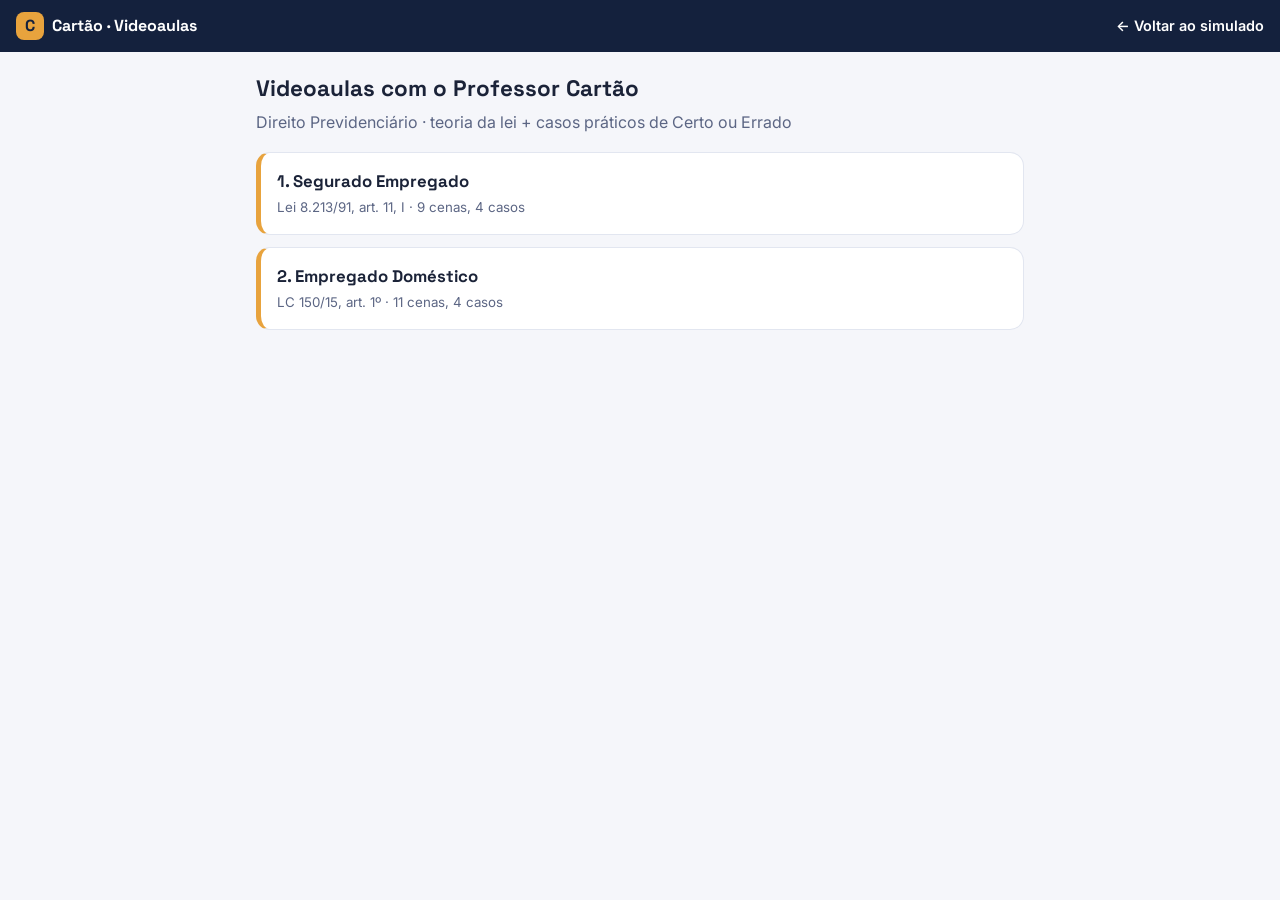
==== aulas/index.html @ ac5d72f9 "Filtro de assunto em cascata com a disciplina; videoaula Empregado Domestico e pagina de aulas Co-Au" ====
<!DOCTYPE html>
<html lang="pt-BR">
<head>
<meta charset="UTF-8">
<meta name="viewport" content="width=device-width, initial-scale=1">
<title>Videoaulas — Cartão</title>
<link rel="preconnect" href="https://fonts.googleapis.com">
<link href="https://fonts.googleapis.com/css2?family=Space+Grotesk:wght@500;600;700&family=Inter:wght@400;500;600;700&display=swap" rel="stylesheet">
<style>
:root{--ink:#14213D;--accent:#E8A33D;--bg:#F5F6FA;--card:#fff;--text:#1B2338;--muted:#5C6684;--line:#E2E6F0}
:root[data-theme="dark"]{--bg:#0E1424;--card:#18203A;--text:#E8ECF8;--muted:#9AA5C7;--line:#2A3558}
*{box-sizing:border-box}
body{margin:0;background:var(--bg);color:var(--text);font-family:Inter,system-ui,sans-serif;line-height:1.5}
header.top{background:var(--ink);color:#fff;padding:12px 16px;display:flex;align-items:center;justify-content:space-between}
header.top a{color:#fff;text-decoration:none;font-weight:600;font-size:.9rem}
.brand{font-family:"Space Grotesk",sans-serif;font-weight:700;display:flex;align-items:center;gap:8px}
.brand span{background:var(--accent);color:var(--ink);width:28px;height:28px;border-radius:8px;display:grid;place-items:center}
main{max-width:800px;margin:0 auto;padding:20px 16px 40px}
h1{font-family:"Space Grotesk",sans-serif;font-size:1.4rem;margin:0 0 4px}
p.sub{color:var(--muted);margin:0 0 18px}
.list{display:grid;gap:12px}
a.aula{display:block;background:var(--card);border:1px solid var(--line);border-radius:14px;padding:16px;text-decoration:none;color:inherit;border-left:5px solid var(--accent)}
a.aula:hover{box-shadow:0 6px 20px rgba(20,33,61,.12)}
a.aula b{font-family:"Space Grotesk",sans-serif;font-size:1.05rem;display:block}
a.aula small{color:var(--muted)}
</style>
</head>
<body>
<header class="top"><div class="brand"><span>C</span> Cartão · Videoaulas</div><a href="../index.html">← Voltar ao simulado</a></header>
<main>
  <h1>Videoaulas com o Professor Cartão</h1>
  <p class="sub">Direito Previdenciário · teoria da lei + casos práticos de Certo ou Errado</p>
  <div class="list">
    <a class="aula" href="segurado-empregado.html"><b>1. Segurado Empregado</b><small>Lei 8.213/91, art. 11, I · 9 cenas, 4 casos</small></a>
    <a class="aula" href="empregado-domestico.html"><b>2. Empregado Doméstico</b><small>LC 150/15, art. 1º · 11 cenas, 4 casos</small></a>
  </div>
</main>
<script>try{var t=localStorage.getItem("cartao_tema");if(t==="dark"||(!t&&matchMedia("(prefers-color-scheme: dark)").matches))document.documentElement.setAttribute("data-theme","dark");}catch(e){}</script>
</body>
</html>
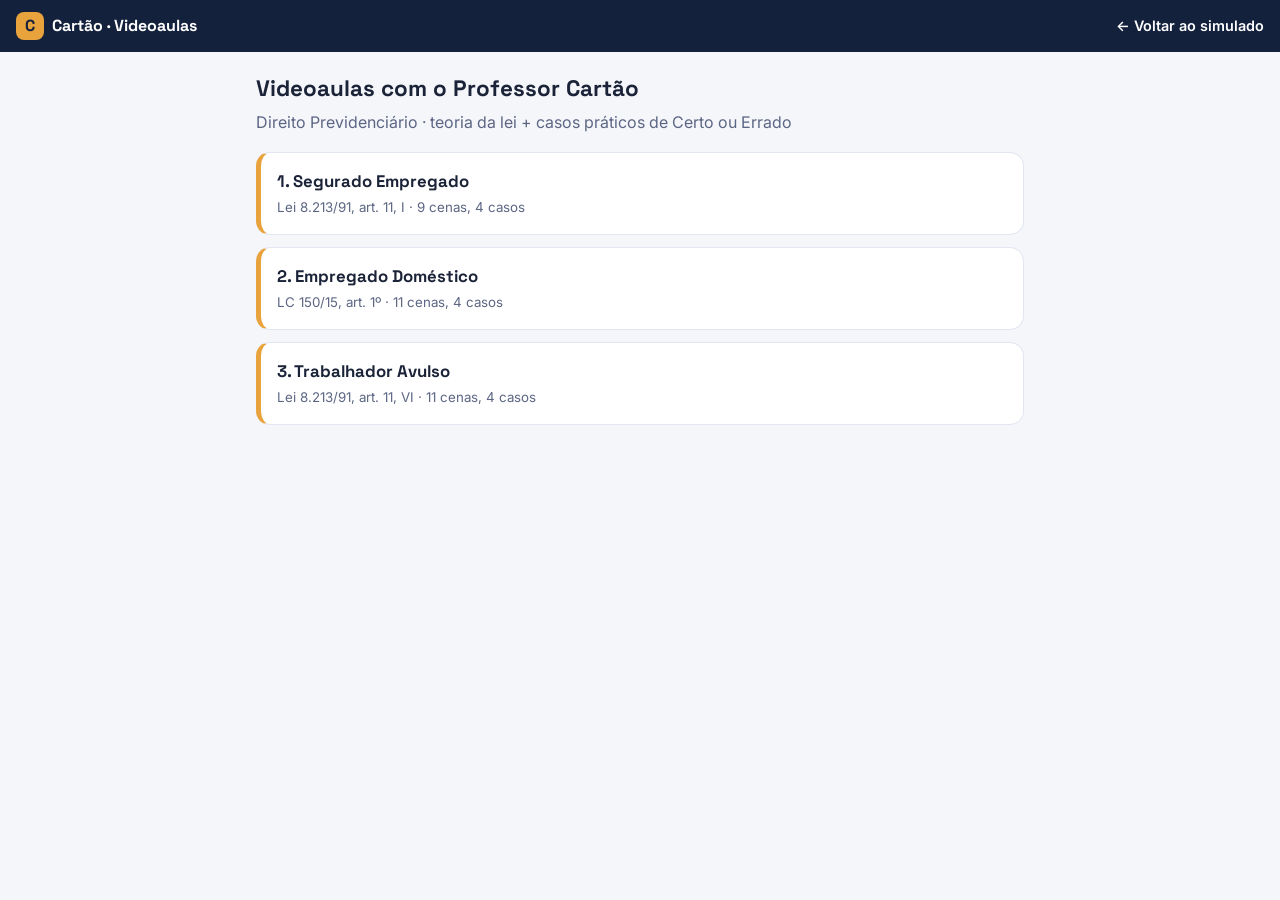
==== commit 672a4de0: "Videoaula Trabalhador Avulso e entrada na pagina de aulas Co-Authored-By: Claude Sonnet 5.5 <noreply" ====
--- a/aulas/index.html
+++ b/aulas/index.html
@@ -33,6 +33,7 @@
   <div class="list">
     <a class="aula" href="segurado-empregado.html"><b>1. Segurado Empregado</b><small>Lei 8.213/91, art. 11, I · 9 cenas, 4 casos</small></a>
     <a class="aula" href="empregado-domestico.html"><b>2. Empregado Doméstico</b><small>LC 150/15, art. 1º · 11 cenas, 4 casos</small></a>
+    <a class="aula" href="trabalhador-avulso.html"><b>3. Trabalhador Avulso</b><small>Lei 8.213/91, art. 11, VI · 11 cenas, 4 casos</small></a>
   </div>
 </main>
 <script>try{var t=localStorage.getItem("cartao_tema");if(t==="dark"||(!t&&matchMedia("(prefers-color-scheme: dark)").matches))document.documentElement.setAttribute("data-theme","dark");}catch(e){}</script>
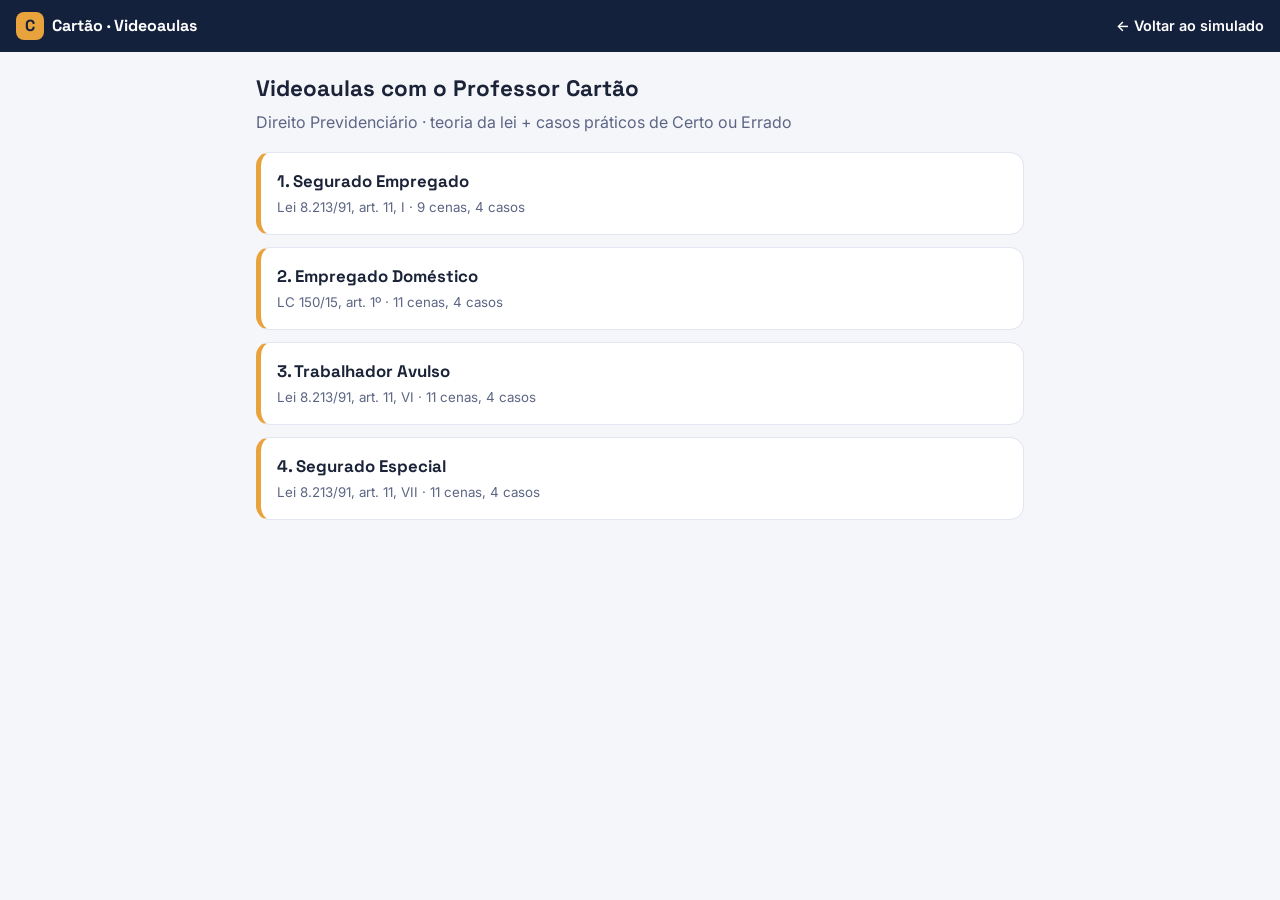
==== commit de7cfea5: "Videoaula Segurado Especial e entrada na pagina de aulas Co-Authored-By: Claude Sonnet 5.5 <noreply@" ====
--- a/aulas/index.html
+++ b/aulas/index.html
@@ -34,6 +34,7 @@
     <a class="aula" href="segurado-empregado.html"><b>1. Segurado Empregado</b><small>Lei 8.213/91, art. 11, I · 9 cenas, 4 casos</small></a>
     <a class="aula" href="empregado-domestico.html"><b>2. Empregado Doméstico</b><small>LC 150/15, art. 1º · 11 cenas, 4 casos</small></a>
     <a class="aula" href="trabalhador-avulso.html"><b>3. Trabalhador Avulso</b><small>Lei 8.213/91, art. 11, VI · 11 cenas, 4 casos</small></a>
+    <a class="aula" href="segurado-especial.html"><b>4. Segurado Especial</b><small>Lei 8.213/91, art. 11, VII · 11 cenas, 4 casos</small></a>
   </div>
 </main>
 <script>try{var t=localStorage.getItem("cartao_tema");if(t==="dark"||(!t&&matchMedia("(prefers-color-scheme: dark)").matches))document.documentElement.setAttribute("data-theme","dark");}catch(e){}</script>
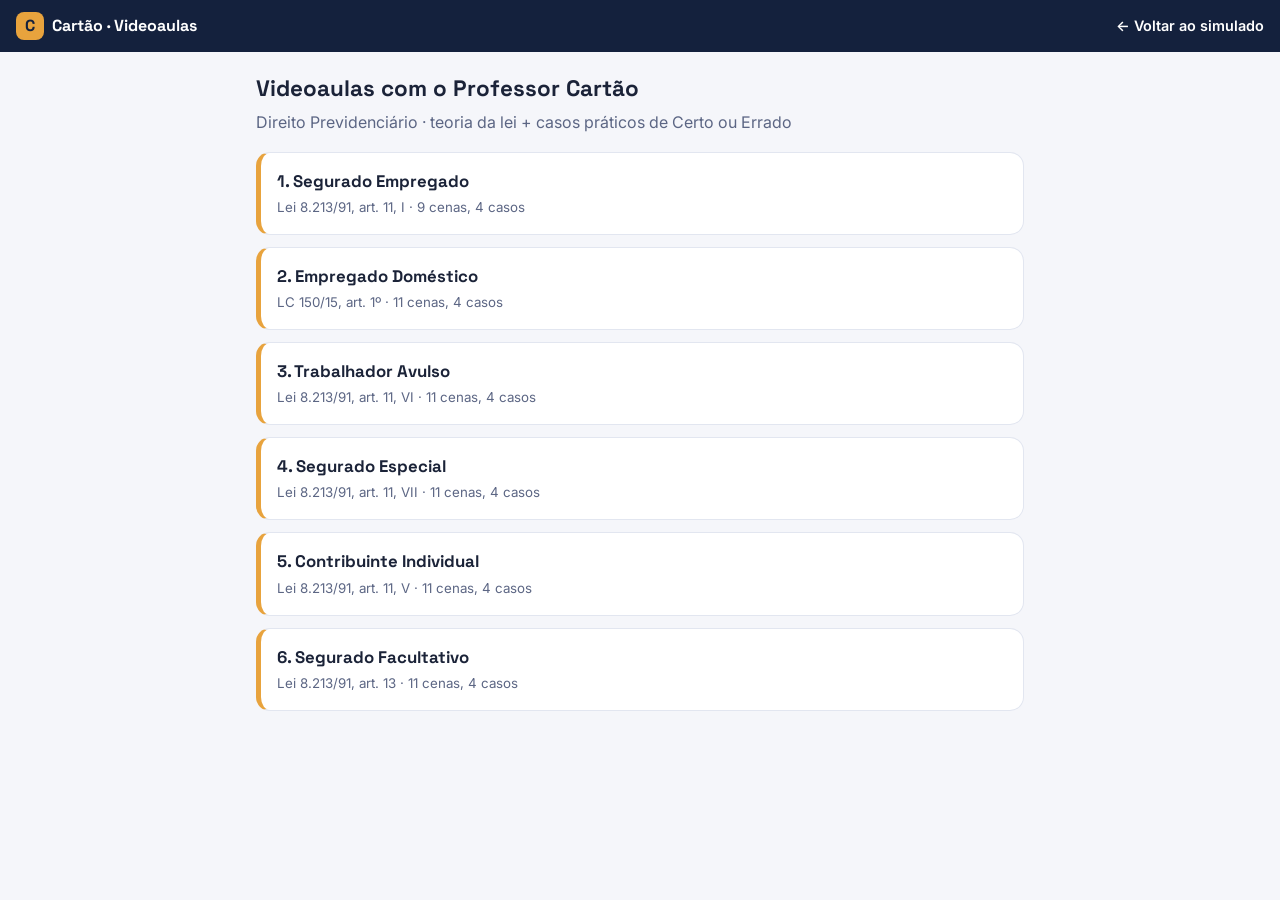
==== commit 3d162832: "Videoaulas: contribuinte individual e segurado facultativo Co-Authored-By: Claude Sonnet 5.5 <norepl" ====
--- a/aulas/index.html
+++ b/aulas/index.html
@@ -35,6 +35,8 @@
     <a class="aula" href="empregado-domestico.html"><b>2. Empregado Doméstico</b><small>LC 150/15, art. 1º · 11 cenas, 4 casos</small></a>
     <a class="aula" href="trabalhador-avulso.html"><b>3. Trabalhador Avulso</b><small>Lei 8.213/91, art. 11, VI · 11 cenas, 4 casos</small></a>
     <a class="aula" href="segurado-especial.html"><b>4. Segurado Especial</b><small>Lei 8.213/91, art. 11, VII · 11 cenas, 4 casos</small></a>
+    <a class="aula" href="contribuinte-individual.html"><b>5. Contribuinte Individual</b><small>Lei 8.213/91, art. 11, V · 11 cenas, 4 casos</small></a>
+    <a class="aula" href="segurado-facultativo.html"><b>6. Segurado Facultativo</b><small>Lei 8.213/91, art. 13 · 11 cenas, 4 casos</small></a>
   </div>
 </main>
 <script>try{var t=localStorage.getItem("cartao_tema");if(t==="dark"||(!t&&matchMedia("(prefers-color-scheme: dark)").matches))document.documentElement.setAttribute("data-theme","dark");}catch(e){}</script>
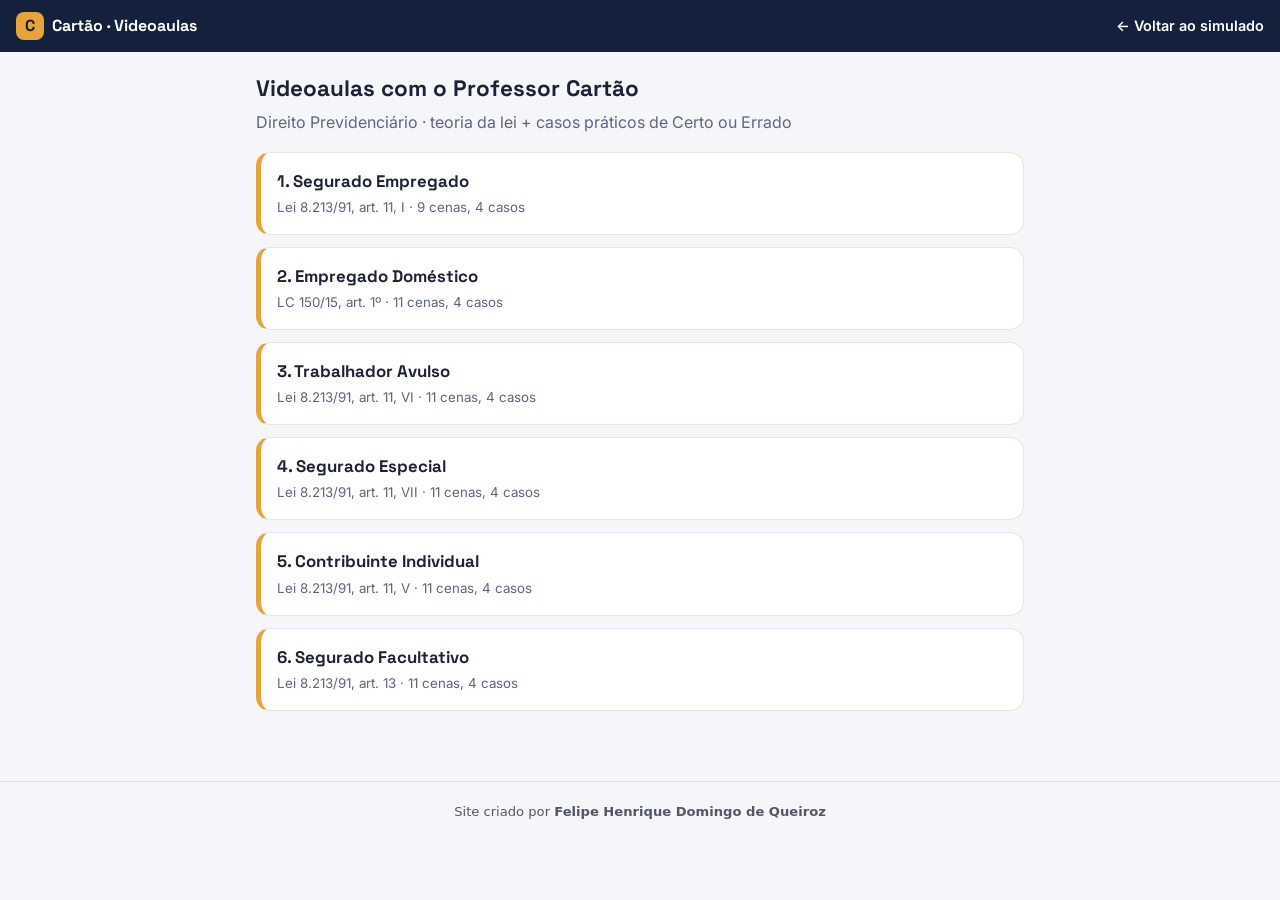
==== commit 030562b7: "Crédito do criador nas páginas de videoaulas Co-Authored-By: Claude Sonnet 5.5 <noreply@anthropic.co" ====
--- a/aulas/index.html
+++ b/aulas/index.html
@@ -40,5 +40,6 @@
   </div>
 </main>
 <script>try{var t=localStorage.getItem("cartao_tema");if(t==="dark"||(!t&&matchMedia("(prefers-color-scheme: dark)").matches))document.documentElement.setAttribute("data-theme","dark");}catch(e){}</script>
+<style>.site-credit{text-align:center;padding:22px 16px 30px;font:400 .82rem system-ui,sans-serif;opacity:.75;margin-top:30px;border-top:1px solid rgba(128,128,160,.3)}.site-credit b{font-weight:700}</style><footer class="site-credit">Site criado por <b>Felipe Henrique Domingo de Queiroz</b></footer>
 </body>
 </html>
